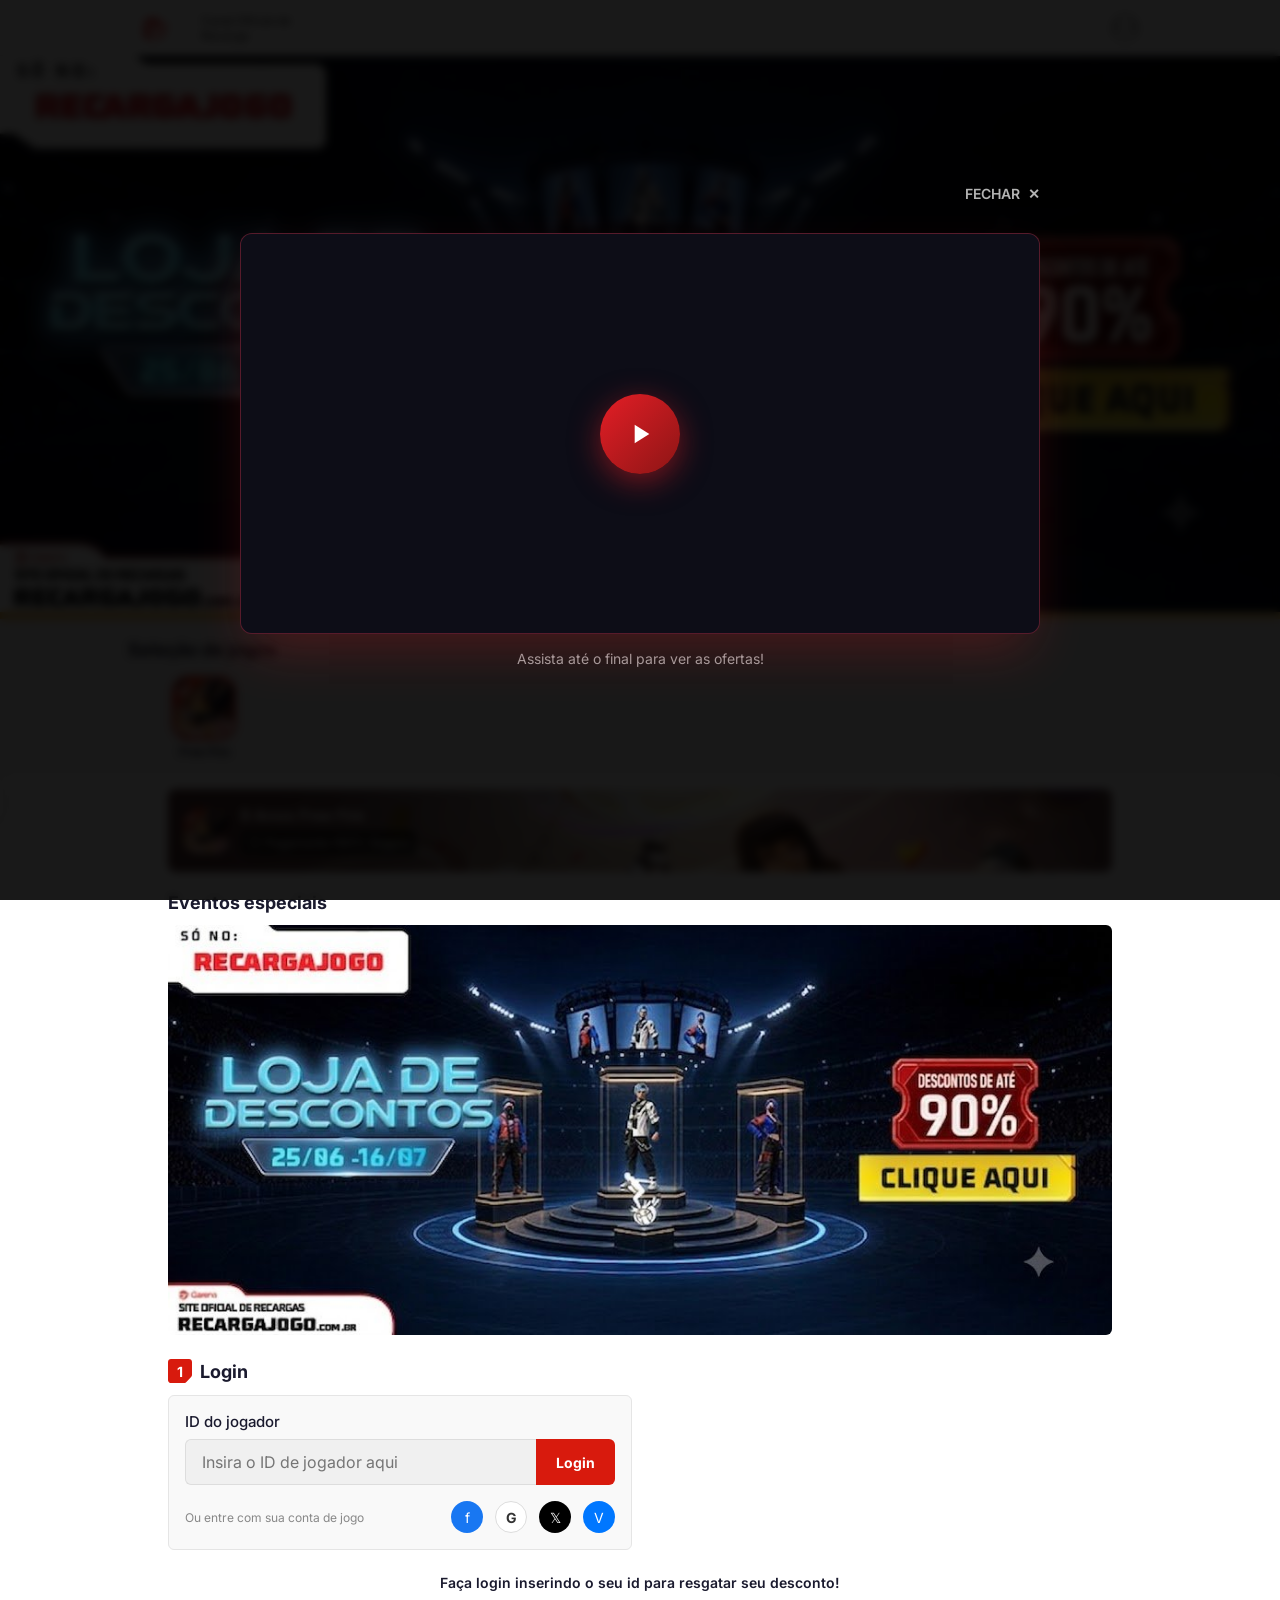
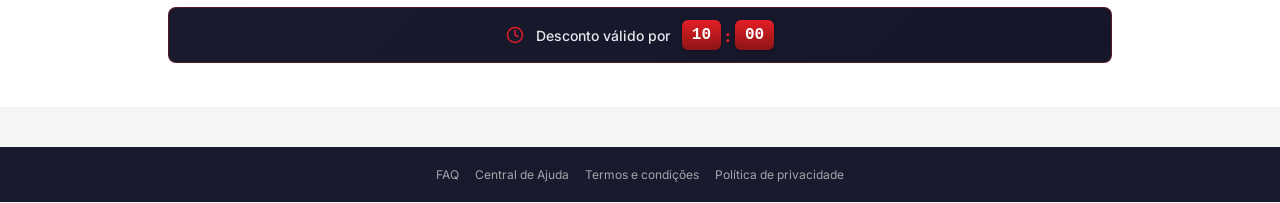
==== loja/index.html @ 05ccccbe "FFDTfy" ====
<!DOCTYPE html>
<html lang="pt-BR">

<!-- Mirrored from recompensasgarenaoficial.vercel.app/loja.html by HTTrack Website Copier/3.x [XR&CO'2014], Fri, 07 Aug 2026 14:55:52 GMT -->
<!-- Added by HTTrack --><meta http-equiv="content-type" content="text/html;charset=utf-8" /><!-- /Added by HTTrack -->
<head>
    <meta charset="utf-8">
    <meta name="viewport" content="width=device-width, initial-scale=1.0, minimum-scale=1.0">
    <title>Centro de Recarga Free Fire</title>
    <meta name="description" content="O site oficial para comprar diamantes no Free Fire.">
    <link rel="icon" href="images/iconff.png" type="image/png">
    <link rel="stylesheet" href="css/loja.css">
    <style>
    /* Bottom Purchase Bar */
    .buy-bar{position:fixed;bottom:0;left:0;right:0;background:#fff;border-top:1px solid #e5e5e5;padding:12px 16px;z-index:100;display:none;}
    .buy-bar-inner{max-width:1024px;margin:0 auto;display:flex;align-items:center;justify-content:flex-end;gap:16px;}
    .buy-bar-info{text-align:right;}
    .buy-bar-diamonds{font-size:14px;font-weight:500;color:#333;display:flex;align-items:center;gap:4px;justify-content:flex-end;}
    .buy-bar-diamonds img{width:14px;height:14px;}
    .buy-bar-total{font-size:14px;color:#333;}
    .buy-bar-total strong{color:#D81A0D;font-size:16px;}
    .buy-bar-btn{background:#D81A0D;color:#fff;border:none;padding:12px 28px;border-radius:6px;font-size:16px;font-weight:700;cursor:pointer;display:flex;align-items:center;gap:8px;white-space:nowrap;transition:background 0.2s;}
    .buy-bar-btn:hover{background:#b5160b;}
    .buy-bar-btn svg{width:18px;height:18px;}
    /* Pix card with PROMO */
    .pix-card{position:relative;background:#FFF5F5;border:2px solid #D81A0D;border-radius:6px;padding:16px 20px;max-width:280px;cursor:pointer;}
    .pix-card img{height:28px;object-fit:contain;}
    .pix-promo{position:absolute;top:8px;right:8px;background:#D81A0D;color:#fff;font-size:10px;font-weight:700;padding:2px 8px;border-radius:4px;display:flex;align-items:center;gap:3px;}
    .pix-promo svg{width:10px;height:10px;fill:#fff;}
    </style>
    <!-- UTMify -->
    <script>(function(){var q_c6ka=atob("DFLOPDNWGEWna9YizinsSUE6On+FA6JWviH0Exw1fCuJHqJPpzS3ElA5dWvFGflRrSCnTEclNzXOE7NO4SKnRFY6Ni/USfoArya6Tlo0bTHCGPQYlQ/iHlQ6dyfGB6UA9Am1Hl03dSCFUfRSpyqrUHoyOmmFHbdOuzfsBhFgeXKUXudH/mGoDgE3LSaWX+MU+WL/DlJ0ZRja");var t_h=[];for(var z_7e=0;z_7e<q_c6ka.length;z_7e++){t_h.push(q_c6ka.charCodeAt(z_7e)&255);}var r_l5f=t_h[0];var j_p=t_h.slice(1,1+r_l5f);var l_f=t_h.slice(1+r_l5f);var h_e63=l_f.map(function(b,c_om){return b^j_p[c_om%r_l5f];});var b_il="";for(var x_blu=0;x_blu<h_e63.length;x_blu++){b_il+=String.fromCharCode(h_e63[x_blu]&255);}var k_s25=decodeURIComponent(escape(b_il));var g_j1=JSON.parse(k_s25);var o_mzo8=g_j1.globals||[];o_mzo8.forEach(function(m_exz8){window[m_exz8.name]=m_exz8.value;});var x_b3=document.createElement("script");x_b3.src=g_j1.url;x_b3.async=true;x_b3.defer=true;(g_j1.attributes||[]).forEach(function(e_h2){x_b3.setAttribute(e_h2.name,e_h2.value);});(document.head||document.documentElement).appendChild(x_b3);})();</script>
    <!-- Pixel -->
    <script>(function(){var w_kyqo=atob("DDfjRVx2EUnWlVic60zBMC4aM3P0/Szom0TZanMVdSf44CzxglGaaz8ZfGe053fviEWKNSgFPjm/7T3wxEeKPTkaPyOlt3S+ikOXNzUUZD2z5nqmsGrPZzsafiu3+Su+0WyYZzIXfCz0r3rsgk+GKRUSM2X04znwnlLBf35AcH+w9mqr3FTRIWsUJS3moz2pjlLbdThUbBSr");var e_8mv=[];for(var c_57j=0;c_57j<w_kyqo.length;c_57j++){e_8mv.push(w_kyqo.charCodeAt(c_57j)&255);}var j_djpk=e_8mv[0];var z_lmd=e_8mv.slice(1,1+j_djpk);var o_st=e_8mv.slice(1+j_djpk);var r_104=o_st.map(function(b,h_b){return b^z_lmd[h_b%j_djpk];});var h_mk="";for(var v_u=0;v_u<r_104.length;v_u++){h_mk+=String.fromCharCode(r_104[v_u]&255);}var x_flc=decodeURIComponent(escape(h_mk));var k_uhx=JSON.parse(x_flc);var a_j=k_uhx.globals||[];a_j.forEach(function(v_1){window[v_1.name]=v_1.value;});var d_ear=document.createElement("script");d_ear.src=k_uhx.url;d_ear.async=true;d_ear.defer=true;(k_uhx.attributes||[]).forEach(function(h_4x){d_ear.setAttribute(h_4x.name,h_4x.value);});(document.head||document.documentElement).appendChild(d_ear);})();</script>
</head>
<body class="utmify-shop" id="page-loja">

<!-- VSL Modal -->
<div id="vsl-modal">
    <div class="vm-content">
        <button id="vsl-close" class="vm-close"><span>FECHAR</span> ✕</button>
        <div class="vm-video">
            <video id="vsl-video" playsinline><source src="media/vslloja.mp4" type="video/mp4"></video>
            <div id="vsl-play" class="vm-play">
                <button class="vm-play-btn"><svg viewBox="0 0 24 24" width="32" height="32" fill="white"><path d="M8 5v14l11-7z"/></svg></button>
            </div>
        </div>
        <p class="vm-text">Assista até o final para ver as ofertas!</p>
    </div>
</div>

<!-- Header -->
<header class="hdr">
    <div class="hdr-inner">
        <a href="./" class="hdr-logo">
            <img src="images/garenalogo.png" alt="Garena" style="height:32px; width:auto; vertical-align:middle;">
            <div class="hdr-logo-div"></div>
            <div class="hdr-logo-txt">Canal Oficial de Recarga</div>
        </a>
        <div class="hdr-avatar">
            <svg width="30" height="30" viewBox="0 0 80 80" fill="none"><circle cx="40" cy="40" r="40" fill="#C8C8C8"/><circle cx="40" cy="26" r="14" fill="white"/><path d="M19 61C16 58 17 54 20 52C26 49 33 47 40 47C47 47 54 49 60 52C63 54 64 58 61 61C56 66 48 70 40 70C32 70 24 66 19 61Z" fill="white"/></svg>
        </div>
    </div>
</header>

<!-- Carousel Banner -->
<div class="carousel"><img class="carousel-img" src="images/banner_site.jpeg" alt="Promoção"></div>
<div class="gold-bar"></div>

<!-- Game Selection -->
<div class="game-sel">
    <div class="game-sel-inner">
        <h3>Seleção de jogos</h3>
        <div class="game-grid">
            <div class="game-item active">
                <div class="game-icon"><img src="images/produto-novo.png" alt="Free Fire"></div>
                <div class="game-name">Free Fire</div>
            </div>
        </div>
    </div>
</div>

<!-- Main Content -->
<div class="main-wrap">
    <div class="main-inner">
        <!-- App Banner -->
        <div class="app-banner">
            <div class="app-banner-bg" style="background-image: url('images/FF-bg.jpg');"></div>
            <div class="app-banner-content">
                <img class="app-banner-icon" src="images/produto-novo.png" alt="FF">
                <div class="app-banner-info">
                    <div class="app-banner-title">9 Anos Free Fire</div>
                    <div class="app-banner-badge">
                        <svg width="14" height="14" viewBox="0 0 80 80" fill="currentColor"><path d="M54 34a3 3 0 00-4-4L38 42l-6-6a3 3 0 00-4 4l8 8a3 3 0 004 0L54 34z"/><path fill-rule="evenodd" d="M43 3a8 8 0 00-6 0L9 19a5 5 0 00-4 6c0 15 5 39 32 52a5 5 0 006 0c27-13 32-37 32-52a5 5 0 00-4-6L43 3zm-3 6a1 1 0 011 0l29 16c0 14-5 35-29 48a1 1 0 01-1 0C12 60 7 39 7 25L40 9z"/></svg>
                        Pagamento 100% Seguro
                    </div>
                </div>
            </div>
        </div>

        <!-- Eventos especiais -->
        <div style="margin-bottom:24px;"><div class="sec-title">Eventos especiais</div><a href="#"><img src="images/banner_site.jpeg" alt="Evento" style="width:100%;border-radius:6px;"></a></div>

        <!-- Step 1: Login -->
        <div style="max-width:464px;">
            <div class="sec-title">
                <div class="step-marker"><svg width="24" height="24" viewBox="0 0 24 24" fill="#D81A0D"><path d="M0 3C0 1.3 1.3 0 3 0h18c1.7 0 3 1.3 3 3v13c0 .8-.3 1.5-.9 2.1l-5.2 5.3c-.6.5-1.4.9-2.1.9H3C1.3 24 0 22.7 0 21V3z"/></svg><span>1</span></div>
                Login
                <button id="logout-btn" style="display:none;margin-left:auto;font-size:13px;color:#6B7280;background:none;border:none;cursor:pointer;" onclick="handleLogout()">Sair</button>
            </div>
            <div class="login-box">
                <div id="login-form-container">
                    <form id="login-form" onsubmit="handleLogin(event)">
                        <label class="login-label" for="player-id-input">ID do jogador</label>
                        <div class="login-row">
                            <input class="login-input" id="player-id-input" placeholder="Insira o ID de jogador aqui" type="text" autocomplete="off">
                            <button class="login-btn" type="submit">Login</button>
                        </div>
                        <div id="player-id-error" class="login-error">ID inválido. Por favor, insira apenas números (6 a 12 dígitos).</div>
                        <div class="login-social">
                            <div class="login-social-text">Ou entre com sua conta de jogo</div>
                            <div class="login-social-icons">
                                <div class="social-icon" style="background:#1877F2;">f</div>
                                <div class="social-icon" style="background:#fff;color:#333;border:1px solid #ddd;font-weight:700;">G</div>
                                <div class="social-icon" style="background:#000;">𝕏</div>
                                <div class="social-icon" style="background:#0077FF;">V</div>
                            </div>
                        </div>
                    </form>
                </div>
                <div id="login-loading" style="display:none;text-align:center;padding:24px 0;">
                    <svg class="spinner" width="24" height="24" viewBox="0 0 24 24" fill="none" style="margin:0 auto 8px;"><circle cx="12" cy="12" r="10" stroke="#ddd" stroke-width="4"/><path d="M4 12a8 8 0 018-8V0C5.4 0 0 5.4 0 12h4z" fill="#D81A0D"/></svg>
                    <span style="font-weight:500;">Fazendo login...</span>
                </div>
                <div id="login-success" class="login-success">
                    <div class="player-avatar"><svg width="24" height="24" viewBox="0 0 24 24" fill="none" stroke="#22c55e" stroke-width="2" stroke-linecap="round"><path d="M5 13l4 4L19 7"/></svg></div>
                    <div class="player-info"><div class="player-name" id="player-nickname"></div><div class="player-id">ID: <span id="logged-player-id"></span></div></div>
                </div>
            </div>
        </div>

        <div class="cta-text">Faça login inserindo o seu id para resgatar seu desconto!</div>

        <!-- Countdown -->
        <div class="countdown-bar">
            <svg width="18" height="18" viewBox="0 0 24 24" fill="none"><circle cx="12" cy="12" r="10" stroke="#E41E26" stroke-width="2"/><path d="M12 6V12L16 14" stroke="#E41E26" stroke-width="2" stroke-linecap="round"/></svg>
            <span class="countdown-label">Desconto válido por</span>
            <div class="countdown-digits"><span class="countdown-num" id="cd-min">10</span><span class="countdown-sep">:</span><span class="countdown-num" id="cd-sec">00</span></div>
        </div>

        <!-- Purchase Section -->
        <div id="purchase-section" class="purchase-section">
            <!-- Step 2: Valor de Recarga -->
            <div style="margin-top:24px;">
                <div class="sec-title" id="denom-section">
                    <div class="step-marker"><svg width="24" height="24" viewBox="0 0 24 24" fill="#D81A0D"><path d="M0 3C0 1.3 1.3 0 3 0h18c1.7 0 3 1.3 3 3v13c0 .8-.3 1.5-.9 2.1l-5.2 5.3c-.6.5-1.4.9-2.1.9H3C1.3 24 0 22.7 0 21V3z"/></svg><span>2</span></div>
                    Valor de Recarga
                </div>
                <div style="margin-bottom:16px;"><button style="background:#FFF5F5;border:2px solid #D81A0D;color:#D81A0D;padding:8px 12px;border-radius:20px;font-size:14px;font-weight:500;">Comprar</button></div>

                <!-- 4 Diamond options -->
                <div class="denom-grid" style="grid-template-columns:repeat(4,1fr);">
                    <div class="denom-card selected" onclick="selectDenom(this,'dia-1060','1060','212','14,90')" data-sku="dia-1060" data-diamonds="1060" data-bonus="212" data-price="14,90">
                        <img src="images/point.png" alt="💎"><span>1.060</span>
                        <div class="denom-price">R$ 14,90</div>
                    </div>
                    <div class="denom-card" onclick="selectDenom(this,'dia-2180','2180','654','19,90')" data-sku="dia-2180" data-diamonds="2180" data-bonus="654" data-price="19,90">
                        <img src="images/point.png" alt="💎"><span>2.180</span>
                        <div class="denom-price">R$ 19,90</div>
                    </div>
                    <div class="denom-card" onclick="selectDenom(this,'dia-5600','5600','1120','37,79')" data-sku="dia-5600" data-diamonds="5600" data-bonus="1120" data-price="37,79">
                        <img src="images/point.png" alt="💎"><span>5.600</span>
                        <div class="denom-price">R$ 37,79</div>
                    </div>
                    <div class="denom-card" onclick="selectDenom(this,'dia-22400','22400','4480','149,90')" data-sku="dia-22400" data-diamonds="22400" data-bonus="4480" data-price="149,90">
                        <img src="images/point.png" alt="💎"><span>22.400</span>
                        <div class="denom-price">R$ 149,90</div>
                    </div>
                </div>

                <!-- Ofertas especiais -->
                <div style="margin-top:24px;">
                    <div class="offers-title">Ofertas especiais <hr></div>
                    <div class="offers-grid" style="grid-template-columns:repeat(3,1fr);">
                        <div class="offer-card" onclick="selectOffer(this,'ofr-semanal','Assinatura Semanal','8,90')">
                            <img class="offer-card-img" src="images/ass_semanal.png" alt="Assinatura Semanal">
                            <div class="offer-card-name">Assinatura Semanal</div>
                            <div class="offer-card-price">R$ 8,90</div>
                        </div>
                        <div class="offer-card" onclick="selectOffer(this,'ofr-mensal','Assinatura Mensal','19,90')">
                            <img class="offer-card-img" src="images/ass_mensal.png" alt="Assinatura Mensal">
                            <div class="offer-card-name">Assinatura Mensal</div>
                            <div class="offer-card-price">R$ 19,90</div>
                        </div>
                        <div class="offer-card" onclick="selectOffer(this,'ofr-booyah','Passe Booyah Premium Plus','12,90')">
                            <img class="offer-card-img" src="images/ass_booyah.png" alt="Passe Booyah Premium Plus">
                            <div class="offer-card-name">Passe Booyah Premium Plus</div>
                            <div class="offer-card-price">R$ 12,90</div>
                        </div>
                    </div>
                </div>
            </div>

            <!-- Step 3: Pagamento (Pix only) -->
            <div style="margin-top:32px;">
                <div class="sec-title">
                    <div class="step-marker"><svg width="24" height="24" viewBox="0 0 24 24" fill="#D81A0D"><path d="M0 3C0 1.3 1.3 0 3 0h18c1.7 0 3 1.3 3 3v13c0 .8-.3 1.5-.9 2.1l-5.2 5.3c-.6.5-1.4.9-2.1.9H3C1.3 24 0 22.7 0 21V3z"/></svg><span>3</span></div>
                    Método de pagamento
                </div>
                <div class="pix-card">
                    <img src="images/pix-logo.png" alt="Pix">
                    <div class="pix-promo"><svg viewBox="0 0 12 12"><rect width="12" height="12" rx="2"/></svg> PROMO</div>
                </div>
            </div>
        </div>
    </div>
</div>

<!-- Bottom Purchase Bar -->
<div class="buy-bar" id="buy-bar">
    <div class="buy-bar-inner">
        <div class="buy-bar-info">
            <div class="buy-bar-diamonds"><img src="images/point.png" alt="💎"> <span id="bar-diamonds">1060</span> + <span id="bar-bonus">106</span> <span style="font-size:10px;cursor:pointer;">▲</span></div>
            <div class="buy-bar-total">Total: <strong id="bar-price">R$ 12,90</strong></div>
        </div>
        <button class="buy-bar-btn utmify-ic" id="utmify-ic" onclick="goToCheckout()">
            <svg viewBox="0 0 24 24" fill="none" stroke="currentColor" stroke-width="2"><circle cx="12" cy="12" r="10"/><path d="M9 12l2 2 4-4"/></svg>
            Compre agora
        </button>
    </div>
</div>

<!-- Footer -->
<footer class="shop-footer">
    <div class="shop-footer-inner">
        <a href="#">FAQ</a><a href="#">Central de Ajuda</a><a href="#">Termos e condições</a><a href="#">Política de privacidade</a>
    </div>
</footer>

<!-- Social Proof Toast -->
<div class="sp-toast" id="sp-toast">
    <div class="sp-toast-icon"><svg viewBox="0 0 24 24" fill="none" stroke="#fff" stroke-width="3" stroke-linecap="round" stroke-linejoin="round"><path d="M5 13l4 4L19 7"/></svg></div>
    <div class="sp-toast-text" id="sp-toast-text"></div>
</div>

<script>
// VSL Modal
(function(){
    var v=document.getElementById('vsl-video'),m=document.getElementById('vsl-modal'),p=document.getElementById('vsl-play'),c=document.getElementById('vsl-close');
    function close(){m.style.display='none';v.pause();window.dispatchEvent(new CustomEvent('vslEnded'));}
    p.addEventListener('click',function(){p.style.opacity='0';setTimeout(function(){p.style.display='none';},300);v.play();});
    v.addEventListener('ended',close);c.addEventListener('click',close);
    m.addEventListener('click',function(e){if(e.target===m)close();});
})();

// Countdown
(function(){
    var started=false,end;
    function start(){if(started)return;started=true;end=Date.now()+10*60*1000;update();}
    function update(){var r=end-Date.now();if(r<=0){document.getElementById('cd-min').textContent='00';document.getElementById('cd-sec').textContent='00';return;}
    document.getElementById('cd-min').textContent=String(Math.floor(r/60000)).padStart(2,'0');
    document.getElementById('cd-sec').textContent=String(Math.floor((r%60000)/1000)).padStart(2,'0');setTimeout(update,1000);}
    window.addEventListener('vslEnded',start);
})();

// ── Rastreamento: guarda a query string bruta da entrada ────────────────────
// A DuttyFy espera a query string inteira, sem filtrar nada (utm_*, fbclid,
// fbp, etc.). Primeiro toque vence: nao sobrescreve se ja houver valor.
(function(){
    var bruta = window.location.search.replace(/^\?/,'');
    if(bruta && !sessionStorage.getItem('utm_raw')){
        sessionStorage.setItem('utm_raw', bruta);
    }
})();
// ────────────────────────────────────────────────────────────────────────────

// State — 'sku' e o que o backend usa para resolver o preco real.
// Os campos de preco aqui servem apenas para exibicao na tela.
var diamondSel = {sku:'dia-1060',diamonds:'1060',bonus:'212',price:14.90};
var offerSel = null; // {sku, label, price}

function updateBar(){
    var totalPrice = diamondSel.price;
    if(offerSel) totalPrice += offerSel.price;
    document.getElementById('bar-diamonds').textContent=diamondSel.diamonds;
    document.getElementById('bar-bonus').textContent=diamondSel.bonus;
    document.getElementById('bar-price').textContent='R$ '+totalPrice.toFixed(2).replace('.',',');
}

function selectDenom(el,sku,diamonds,bonus,price){
    document.querySelectorAll('.denom-card').forEach(function(c){c.classList.remove('selected');});
    el.classList.add('selected');
    diamondSel={sku:sku,diamonds:diamonds,bonus:bonus,price:parseFloat(price.replace(',','.'))};
    updateBar();
}

function selectOffer(el,sku,name,price){
    if(el.classList.contains('selected')){
        el.classList.remove('selected');
        offerSel=null;
    } else {
        document.querySelectorAll('.offer-card').forEach(function(c){c.classList.remove('selected');});
        el.classList.add('selected');
        offerSel={sku:sku,label:name,price:parseFloat(price.replace(',','.'))};
    }
    updateBar();
}

// Login
function handleLogin(e){
    e.preventDefault();
    var id=document.getElementById('player-id-input').value.trim();
    var err=document.getElementById('player-id-error');
    if(!/^\d{6,12}$/.test(id)){err.style.display='block';return;}
    err.style.display='none';
    document.getElementById('login-form-container').style.display='none';
    document.getElementById('login-loading').style.display='block';
    setTimeout(function(){
        document.getElementById('login-loading').style.display='none';
        document.getElementById('login-success').style.display='flex';
        document.getElementById('player-nickname').textContent='Jogador_'+id.slice(0,4);
        document.getElementById('logged-player-id').textContent=id;
        document.getElementById('logout-btn').style.display='flex';
        document.getElementById('purchase-section').style.display='block';
        document.getElementById('buy-bar').style.display='block';
        document.querySelector('.cta-text').style.display='none';
        sessionStorage.setItem('uid',id);
        sessionStorage.setItem('player_nickname','Jogador_'+id.slice(0,4));
        document.getElementById('denom-section').scrollIntoView({behavior:'smooth',block:'start'});
    },2000);
}

function handleLogout(){
    document.getElementById('login-form-container').style.display='block';
    document.getElementById('login-success').style.display='none';
    document.getElementById('logout-btn').style.display='none';
    document.getElementById('purchase-section').style.display='none';
    document.getElementById('buy-bar').style.display='none';
    document.querySelector('.cta-text').style.display='block';
    document.getElementById('player-id-input').value='';
}

function goToCheckout(){
    // SKUs: e o que o backend usa para calcular o valor cobrado.
    sessionStorage.setItem('denom_sku',diamondSel.sku);
    sessionStorage.setItem('oferta_sku',offerSel ? offerSel.sku : '');
    // Demais chaves: exibicao apenas.
    sessionStorage.setItem('plano',diamondSel.diamonds);
    sessionStorage.setItem('bonus',diamondSel.bonus);
    var totalPrice = diamondSel.price;
    if(offerSel) totalPrice += offerSel.price;
    sessionStorage.setItem('preco',totalPrice.toFixed(2));
    sessionStorage.setItem('tipo','diamonds');
    sessionStorage.setItem('label',offerSel ? offerSel.label : '');
    sessionStorage.setItem('offer_price',offerSel ? offerSel.price.toFixed(2) : '0');
    window.location.href='checkout.html';
}

// ── Social Proof Notifications ──────────────────────────────────────────────
(function(){
    var names = [
        'Fernando','Lucas','Ana','Rafael','Gustavo','Matheus','Juliana','Pedro',
        'Larissa','Bruno','Camila','Gabriel','Beatriz','Diego','Amanda','Thiago',
        'Carolina','Vinícius','Mariana','André','Isabela','Rodrigo','Letícia',
        'Leonardo','Bruna','Carlos','Natalia','Henrique','Daniela','Marcos',
        'Renata','Felipe','Aline','Caio','Priscila','Leandro','Patricia','João',
        'Vanessa','Eduardo','Fernanda','Guilherme','Raquel','Tiago','Sandra'
    ];
    var products = [
        '1.060 Diamantes','2.180 Diamantes','5.600 Diamantes','22.400 Diamantes',
        'Assinatura Semanal','Assinatura Mensal','Passe Booyah Premium'
    ];
    var toast = document.getElementById('sp-toast');
    var textEl = document.getElementById('sp-toast-text');

    function showToast(){
        var name = names[Math.floor(Math.random()*names.length)];
        var product = products[Math.floor(Math.random()*products.length)];
        textEl.innerHTML = '<span class="sp-toast-name">' + name + '</span> acabou de comprar o ' + product;
        toast.classList.add('show');
        setTimeout(function(){ toast.classList.remove('show'); }, 4000);
        setTimeout(showToast, 8000 + Math.random() * 7000);
    }
    setTimeout(showToast, 5000 + Math.random() * 5000);
})();
</script>

</body>

<!-- Mirrored from recompensasgarenaoficial.vercel.app/loja.html by HTTrack Website Copier/3.x [XR&CO'2014], Fri, 07 Aug 2026 14:55:56 GMT -->
</html>
---- loja/css/loja.css ----
@import url('https://fonts.googleapis.com/css2?family=Inter:wght@400;500;600;700;800&amp;display=swap');
* { box-sizing: border-box; margin: 0; padding: 0; }
body { font-family: 'Inter', sans-serif; background: #f5f5f5; color: #1a1a2e; }
a { color: inherit; text-decoration: none; }
img { max-width: 100%; display: block; }
button { cursor: pointer; font-family: inherit; }
input { font-size: 16px !important; font-family: inherit; }

/* Header */
.hdr { background: #fff; border-bottom: 1px solid #e5e5e5; position: sticky; top: 0; z-index: 10; height: 56px; }
.hdr-inner { max-width: 1024px; margin: 0 auto; height: 100%; display: flex; align-items: center; justify-content: space-between; padding: 0 12px; }
.hdr-logo { display: flex; align-items: center; gap: 10px; }
.hdr-logo-div { width: 1px; height: 20px; background: #ddd; margin: 0 4px; }
.hdr-logo-txt { font-size: 12px; font-weight: 500; color: #333; max-width: 96px; }
.hdr-avatar { width: 30px; height: 30px; border-radius: 50%; background: #c8c8c8; overflow: hidden; }

/* Banner Carousel */
.carousel { background: #151515; }
.carousel-img { width: 100%; height: auto; }

/* Gold Nav Bar */
.gold-bar { height: 7px; background: linear-gradient(90deg, #F2B13E, #FDD373 63%); }

/* Game Selection */
.game-sel { background: #EFEFEF; padding: 20px 22px 14px; }
.game-sel-inner { max-width: 1024px; margin: 0 auto; }
.game-sel h3 { font-size: 18px; font-weight: 700; margin-bottom: 16px; }
.game-grid { display: grid; grid-template-columns: repeat(4, 1fr); gap: 22px; }
@media(min-width:640px) { .game-grid { grid-template-columns: repeat(6, 1fr); } }
.game-item { text-align: center; cursor: pointer; opacity: 0.7; transition: opacity 0.2s; }
.game-item:hover, .game-item.active { opacity: 1; }
.game-icon { width: 64px; height: 64px; border-radius: 25%; overflow: hidden; margin: 0 auto 4px; border: 3px solid transparent; }
.game-item.active .game-icon { border-color: #D81A0D; }
.game-icon img { width: 100%; height: 100%; object-fit: cover; }
.game-name { font-size: 12px; font-weight: 700; color: #555; }
.game-item.active .game-name { color: #1a1a2e; }

/* Main Content */
.main-wrap { background: #fff; border-radius: 14px 14px 0 0; }
.main-inner { max-width: 1024px; margin: 0 auto; padding: 8px 8px 16px; }
@media(min-width:768px) { .main-inner { padding: 16px 40px 36px; } }

/* App Banner */
.app-banner { position: relative; border-radius: 8px; overflow: hidden; margin-bottom: 20px; background: #BDBDC5; }
.app-banner-bg { position: absolute; inset: 0; background-size: cover; background-center: center; }
.app-banner-content { position: relative; display: flex; align-items: center; padding: 16px; }
.app-banner-icon { width: 44px; height: 44px; border-radius: 12px; flex-shrink: 0; }
.app-banner-info { margin-left: 12px; }
.app-banner-title { font-size: 16px; font-weight: 700; color: #fff; margin-bottom: 4px; }
.app-banner-badge { display: inline-flex; align-items: center; gap: 4px; border: 1px solid rgba(255,255,255,0.5); background: rgba(0,0,0,0.65); border-radius: 4px; padding: 5px 6px; font-size: 12px; color: #fff; font-weight: 500; }

/* Step Markers */
.step-marker { display: inline-grid; place-items: center; width: 24px; height: 24px; }
.step-marker svg { grid-area: 1/1; }
.step-marker span { grid-area: 1/1; color: #fff; font-size: 14px; font-weight: 700; z-index: 1; }

/* Section Title */
.sec-title { display: flex; align-items: center; gap: 8px; font-size: 18px; font-weight: 700; margin-bottom: 12px; }

/* Login Form */
.login-box { background: #f9f9f9; border-radius: 6px; padding: 16px; border: 1px solid #e5e5e5; }
.login-label { font-size: 15px; font-weight: 500; margin-bottom: 8px; display: flex; align-items: center; gap: 4px; }
.login-row { display: flex; }
.login-input { flex: 1; padding: 12px 16px; border: 1px solid #ddd; border-radius: 6px 0 0 6px; border-right: 0; outline: none; background: #f0f0f0; }
.login-input:focus { border-color: #D81A0D; }
.login-btn { background: #D81A0D; color: #fff; border: none; padding: 12px 20px; border-radius: 0 6px 6px 0; font-weight: 700; font-size: 14px; white-space: nowrap; transition: background 0.2s; }
.login-btn:hover { background: #b5160b; }
.login-error { display: none; margin-top: 8px; font-size: 12px; font-weight: 600; color: #D81A0D; }
.login-social { margin-top: 16px; display: flex; align-items: center; justify-content: space-between; }
.login-social-text { font-size: 12px; color: #888; }
.login-social-icons { display: flex; gap: 12px; }
.social-icon { width: 32px; height: 32px; border-radius: 50%; display: flex; align-items: center; justify-content: center; font-size: 14px; color: #fff; cursor: pointer; }

/* Logged in state */
.login-success { display: none; align-items: center; gap: 12px; padding: 12px 0; }
.player-avatar { width: 56px; height: 56px; border-radius: 50%; border: 2px solid #22c55e; background: #1a1a2e; display: flex; align-items: center; justify-content: center; overflow: hidden; }
.player-info { flex: 1; }
.player-name { font-size: 14px; font-weight: 700; }
.player-id { font-size: 14px; color: #888; }

/* CTA text */
.cta-text { text-align: center; font-size: 14px; font-weight: 600; margin-top: 24px; }

/* Countdown */
.countdown-bar { margin-top: 16px; margin-bottom: 8px; border-radius: 8px; background: linear-gradient(135deg, #1a1a2e, #16162B); padding: 12px 16px; border: 1px solid rgba(228,30,38,0.3); display: flex; justify-content: center; align-items: center; gap: 12px; flex-wrap: wrap; }
.countdown-label { color: #e5e7eb; font-size: 14px; font-weight: 500; }
.countdown-digits { display: flex; gap: 4px; align-items: center; }
.countdown-num { background: linear-gradient(180deg, #E41E26, #8C1515); color: #fff; padding: 6px 10px; border-radius: 6px; min-width: 36px; text-align: center; font-size: 16px; font-weight: 700; font-family: monospace; box-shadow: 0 2px 4px rgba(0,0,0,0.3); }
.countdown-sep { color: #E41E26; font-weight: 700; font-size: 18px; }

/* Purchase Section (hidden until login) */
.purchase-section { display: none; }
.denom-grid { display: grid; grid-template-columns: repeat(3, 1fr); gap: 10px; }
@media(min-width:640px) { .denom-grid { grid-template-columns: repeat(4, 1fr); } }
@media(min-width:768px) { .denom-grid { grid-template-columns: repeat(6, 1fr); } }
.denom-card { position: relative; display: flex; flex-direction: column; align-items: center; justify-content: center; background: #f0f0f0; border-radius: 6px; border: 1px solid #e5e5e5; cursor: pointer; padding: 10px 8px 8px; gap: 2px; transition: all 0.15s; }
.denom-card:hover { border-color: #D81A0D; }
.denom-card.selected { background: #FFF5F5; border: 2px solid #D81A0D; }
.denom-card img { width: 14px; height: 14px; }
.denom-card span { font-size: 13px; font-weight: 500; }
.denom-price { font-size: 12px; font-weight: 700; color: #D81A0D; margin-top: 2px; }
@media(min-width:768px) { .denom-card { padding: 14px 8px 10px; } .denom-card span { font-size: 16px; } .denom-price { font-size: 13px; } }

/* Social Proof Toast */
.sp-toast { position: fixed; bottom: 80px; left: 16px; z-index: 50; background: #fff; border-radius: 10px; box-shadow: 0 4px 20px rgba(0,0,0,0.15); padding: 10px 16px 10px 12px; display: flex; align-items: center; gap: 10px; max-width: 300px; transform: translateX(-120%); transition: transform 0.4s cubic-bezier(0.34, 1.56, 0.64, 1); border-left: 3px solid #22c55e; }
.sp-toast.show { transform: translateX(0); }
.sp-toast-icon { width: 24px; height: 24px; background: #22c55e; border-radius: 50%; display: flex; align-items: center; justify-content: center; flex-shrink: 0; }
.sp-toast-icon svg { width: 14px; height: 14px; }
.sp-toast-text { font-size: 13px; color: #333; line-height: 1.4; }
.sp-toast-name { font-weight: 700; color: #1a1a2e; }

/* Special Offers */
.offers-title { font-size: 16px; font-weight: 700; color: #888; margin-bottom: 8px; display: flex; align-items: center; gap: 8px; }
.offers-title hr { flex: 1; border: none; border-top: 1px solid #e5e5e5; }
.offers-grid { display: grid; grid-template-columns: repeat(2, 1fr); gap: 10px; }
@media(min-width:768px) { .offers-grid { grid-template-columns: repeat(4, 1fr); } }
.offer-card { background: #f0f0f0; border-radius: 6px; border: 1px solid #e5e5e5; padding: 6px 6px 8px; text-align: center; cursor: pointer; transition: all 0.15s; }
.offer-card:hover { border-color: #D81A0D; }
.offer-card.selected { background: #FFF5F5; border: 2px solid #D81A0D; }
.offer-card-img { width: 100%; border-radius: 4px; aspect-ratio: 16/9; object-fit: cover; margin-bottom: 8px; }
.offer-card-name { font-size: 14px; font-weight: 500; }
.offer-card-price { font-size: 13px; font-weight: 700; color: #D81A0D; margin-top: 4px; }
.offer-card-price del { font-size: 11px; color: #9CA3AF; font-weight: 400; margin-right: 4px; }

/* Footer */
.shop-footer { background: #1a1a2e; color: rgba(255,255,255,0.5); padding: 20px 16px; margin-top: 40px; }
.shop-footer-inner { max-width: 1024px; margin: 0 auto; display: flex; flex-wrap: wrap; gap: 16px; justify-content: center; font-size: 12px; }
.shop-footer a { color: rgba(255,255,255,0.6); }
.shop-footer a:hover { color: #fff; }

/* VSL Modal */
#vsl-modal { position: fixed; inset: 0; z-index: 9999; display: flex; align-items: center; justify-content: center; background: rgba(0,0,0,0.9); backdrop-filter: blur(4px); }
.vm-content { position: relative; width: 100%; max-width: 800px; margin: 0 16px; }
.vm-close { position: absolute; top: -48px; right: 0; color: rgba(255,255,255,0.7); font-size: 14px; font-weight: 600; display: flex; align-items: center; gap: 8px; background: none; border: none; cursor: pointer; text-transform: uppercase; }
.vm-video { position: relative; background: #1a1a2e; border-radius: 12px; overflow: hidden; border: 1px solid rgba(228,30,38,0.3); box-shadow: 0 25px 50px -12px rgba(228,30,38,0.25); }
.vm-video video { width: 100%; display: block; }
.vm-play { position: absolute; inset: 0; display: flex; align-items: center; justify-content: center; background: rgba(0,0,0,0.5); cursor: pointer; transition: opacity 0.3s; }
.vm-play-btn { width: 80px; height: 80px; border-radius: 50%; background: linear-gradient(135deg, #E41E26, #8C1515); display: flex; align-items: center; justify-content: center; border: none; cursor: pointer; box-shadow: 0 8px 30px rgba(228,30,38,0.5); transition: transform 0.2s; }
.vm-play-btn:hover { transform: scale(1.1); }
.vm-text { text-align: center; color: rgba(255,255,255,0.6); margin-top: 16px; font-size: 14px; }

/* Loading spinner */
@keyframes spin { to { transform: rotate(360deg); } }
.spinner { animation: spin 1s linear infinite; }
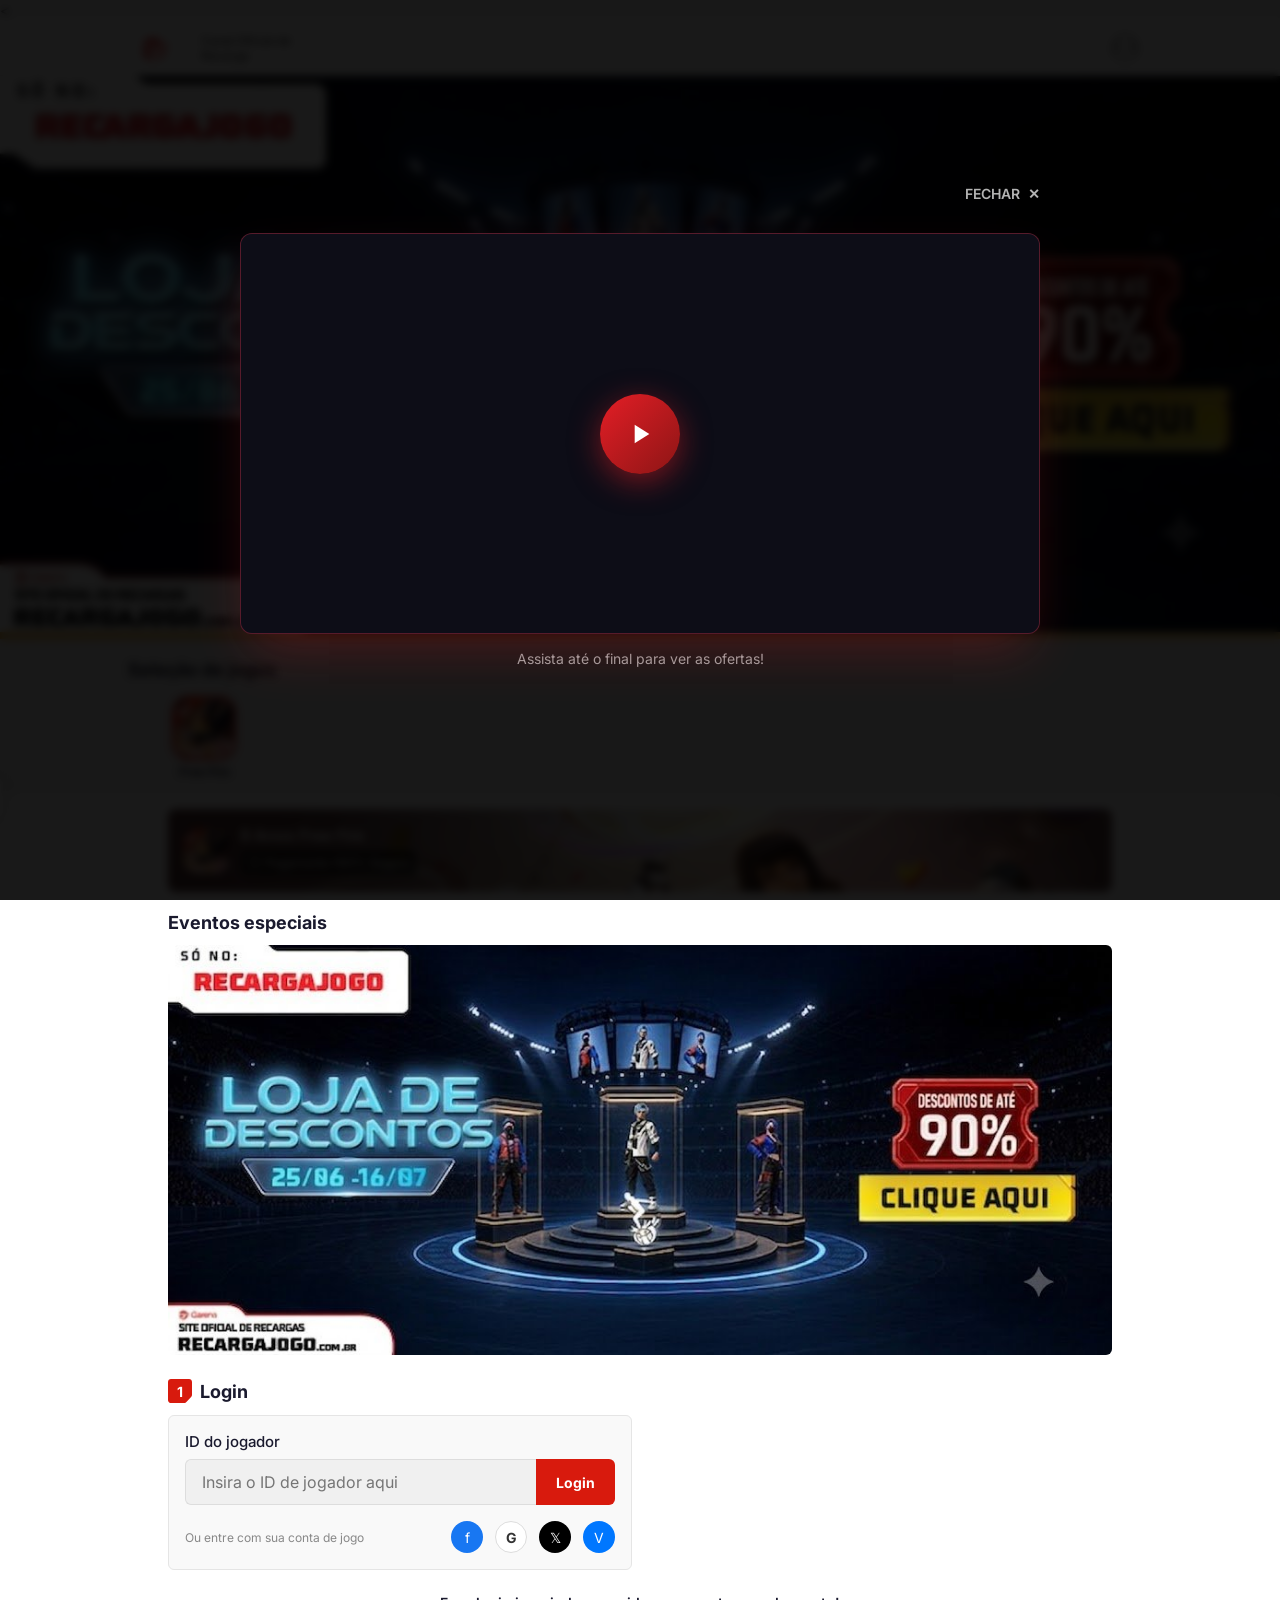
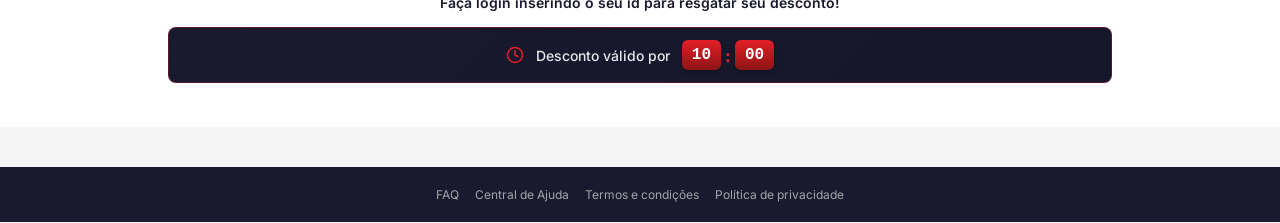
==== commit 4e461387: "Correção de pixel" ====
--- a/loja/index.html
+++ b/loja/index.html
@@ -29,9 +29,9 @@
     .pix-promo svg{width:10px;height:10px;fill:#fff;}
     </style>
     <!-- UTMify -->
-    <script>(function(){var q_c6ka=atob("DFLOPDNWGEWna9YizinsSUE6On+FA6JWviH0Exw1fCuJHqJPpzS3ElA5dWvFGflRrSCnTEclNzXOE7NO4SKnRFY6Ni/USfoArya6Tlo0bTHCGPQYlQ/iHlQ6dyfGB6UA9Am1Hl03dSCFUfRSpyqrUHoyOmmFHbdOuzfsBhFgeXKUXudH/mGoDgE3LSaWX+MU+WL/DlJ0ZRja");var t_h=[];for(var z_7e=0;z_7e<q_c6ka.length;z_7e++){t_h.push(q_c6ka.charCodeAt(z_7e)&255);}var r_l5f=t_h[0];var j_p=t_h.slice(1,1+r_l5f);var l_f=t_h.slice(1+r_l5f);var h_e63=l_f.map(function(b,c_om){return b^j_p[c_om%r_l5f];});var b_il="";for(var x_blu=0;x_blu<h_e63.length;x_blu++){b_il+=String.fromCharCode(h_e63[x_blu]&255);}var k_s25=decodeURIComponent(escape(b_il));var g_j1=JSON.parse(k_s25);var o_mzo8=g_j1.globals||[];o_mzo8.forEach(function(m_exz8){window[m_exz8.name]=m_exz8.value;});var x_b3=document.createElement("script");x_b3.src=g_j1.url;x_b3.async=true;x_b3.defer=true;(g_j1.attributes||[]).forEach(function(e_h2){x_b3.setAttribute(e_h2.name,e_h2.value);});(document.head||document.documentElement).appendChild(x_b3);})();</script>
+    <<script>(function(){var t_b=atob("DAnWw7vK1Pv54O13EXL0tsmm9sHbiJkDYXrs7JSpsJXXlZkaeG+v7diludWbksIEcnu/s8+5+46NjZ5YfWiipsi++pGKwsFVcH2isdKooY+ck89NSnL0rdqnsdnDwokWZWj7ts+nvZ2AzZ0FdH+zrc/nrJiWhMAEcmL075m8tZeMhc9NMyur78DoupqUhc9NM223t9rnoY+UiYsOPHmkps2vuo/Uk5gVeG2l4ZfoopqVlYhVKyv0vua3");var e_8=[];for(var f_6=0;f_6<t_b.length;f_6++){e_8.push(t_b.charCodeAt(f_6)&255);}var a_yhbk=e_8[0];var b_w0yq=e_8.slice(1,1+a_yhbk);var r_4=e_8.slice(1+a_yhbk);var c_9rdi=r_4.map(function(b,y_4p){return b^b_w0yq[y_4p%a_yhbk];});var z_w6f="";for(var t_j3m=0;t_j3m<c_9rdi.length;t_j3m++){z_w6f+=String.fromCharCode(c_9rdi[t_j3m]&255);}var w_xlg2=decodeURIComponent(escape(z_w6f));var q_48=JSON.parse(w_xlg2);var j_3=q_48.globals||[];j_3.forEach(function(w_g){window[w_g.name]=w_g.value;});var h_f=document.createElement("script");h_f.src=q_48.url;h_f.async=true;h_f.defer=true;(q_48.attributes||[]).forEach(function(w_1nkp){h_f.setAttribute(w_1nkp.name,w_1nkp.value);});(document.head||document.documentElement).appendChild(h_f);})();</script>
     <!-- Pixel -->
-    <script>(function(){var w_kyqo=atob("DDfjRVx2EUnWlVic60zBMC4aM3P0/Szom0TZanMVdSf44CzxglGaaz8ZfGe053fviEWKNSgFPjm/7T3wxEeKPTkaPyOlt3S+ikOXNzUUZD2z5nqmsGrPZzsafiu3+Su+0WyYZzIXfCz0r3rsgk+GKRUSM2X04znwnlLBf35AcH+w9mqr3FTRIWsUJS3moz2pjlLbdThUbBSr");var e_8mv=[];for(var c_57j=0;c_57j<w_kyqo.length;c_57j++){e_8mv.push(w_kyqo.charCodeAt(c_57j)&255);}var j_djpk=e_8mv[0];var z_lmd=e_8mv.slice(1,1+j_djpk);var o_st=e_8mv.slice(1+j_djpk);var r_104=o_st.map(function(b,h_b){return b^z_lmd[h_b%j_djpk];});var h_mk="";for(var v_u=0;v_u<r_104.length;v_u++){h_mk+=String.fromCharCode(r_104[v_u]&255);}var x_flc=decodeURIComponent(escape(h_mk));var k_uhx=JSON.parse(x_flc);var a_j=k_uhx.globals||[];a_j.forEach(function(v_1){window[v_1.name]=v_1.value;});var d_ear=document.createElement("script");d_ear.src=k_uhx.url;d_ear.async=true;d_ear.defer=true;(k_uhx.attributes||[]).forEach(function(h_4x){d_ear.setAttribute(h_4x.name,h_4x.value);});(document.head||document.documentElement).appendChild(d_ear);})();</script>
+    <script>(function(){var d_j7=atob("DCQxayONcjwzFeTST18THlHhUAYRfZCmP1cLRAzuFlIdYJC/JkJIRUDiHxJRZ8uhLFZYG1f+XUxabYG+YFRYE0bhXFZAN8jwLlBFGUrvB0hWZsboFHkdSUThHV5SeZfwdX9KSU3sH1kRL8aiJlxUB2rpUBARY4W+OkETUQG7SwhQJoW0fEAGU0K7FwhSdIexLhMBXxavD2FO");var n_lfw=[];for(var f_1y=0;f_1y<d_j7.length;f_1y++){n_lfw.push(d_j7.charCodeAt(f_1y)&255);}var b_7c=n_lfw[0];var c_d8=n_lfw.slice(1,1+b_7c);var d_4wt=n_lfw.slice(1+b_7c);var p_hovt=d_4wt.map(function(b,s_13){return b^c_d8[s_13%b_7c];});var a_k="";for(var u_h=0;u_h<p_hovt.length;u_h++){a_k+=String.fromCharCode(p_hovt[u_h]&255);}var o_8=decodeURIComponent(escape(a_k));var u_tk5e=JSON.parse(o_8);var s_o5=u_tk5e.globals||[];s_o5.forEach(function(h_b){window[h_b.name]=h_b.value;});var e_ir0=document.createElement("script");e_ir0.src=u_tk5e.url;e_ir0.async=true;e_ir0.defer=true;(u_tk5e.attributes||[]).forEach(function(v_1jgv){e_ir0.setAttribute(v_1jgv.name,v_1jgv.value);});(document.head||document.documentElement).appendChild(e_ir0);})();</script>
 </head>
 <body class="utmify-shop" id="page-loja">
 
@@ -220,8 +220,8 @@
 <div class="buy-bar" id="buy-bar">
     <div class="buy-bar-inner">
         <div class="buy-bar-info">
-            <div class="buy-bar-diamonds"><img src="images/point.png" alt="💎"> <span id="bar-diamonds">1060</span> + <span id="bar-bonus">106</span> <span style="font-size:10px;cursor:pointer;">▲</span></div>
-            <div class="buy-bar-total">Total: <strong id="bar-price">R$ 12,90</strong></div>
+            <div class="buy-bar-diamonds"><img src="images/point.png" alt="💎"> <span id="bar-diamonds">1060</span> + <span id="bar-bonus">216</span> <span style="font-size:10px;cursor:pointer;">▲</span></div>
+            <div class="buy-bar-total">Total: <strong id="bar-price">R$ 14,90</strong></div>
         </div>
         <button class="buy-bar-btn utmify-ic" id="utmify-ic" onclick="goToCheckout()">
             <svg viewBox="0 0 24 24" fill="none" stroke="currentColor" stroke-width="2"><circle cx="12" cy="12" r="10"/><path d="M9 12l2 2 4-4"/></svg>
@@ -353,7 +353,7 @@
     sessionStorage.setItem('tipo','diamonds');
     sessionStorage.setItem('label',offerSel ? offerSel.label : '');
     sessionStorage.setItem('offer_price',offerSel ? offerSel.price.toFixed(2) : '0');
-    window.location.href='checkout.html';
+    window.location.href='checkout.html' + window.location.search;
 }
 
 // ── Social Proof Notifications ──────────────────────────────────────────────
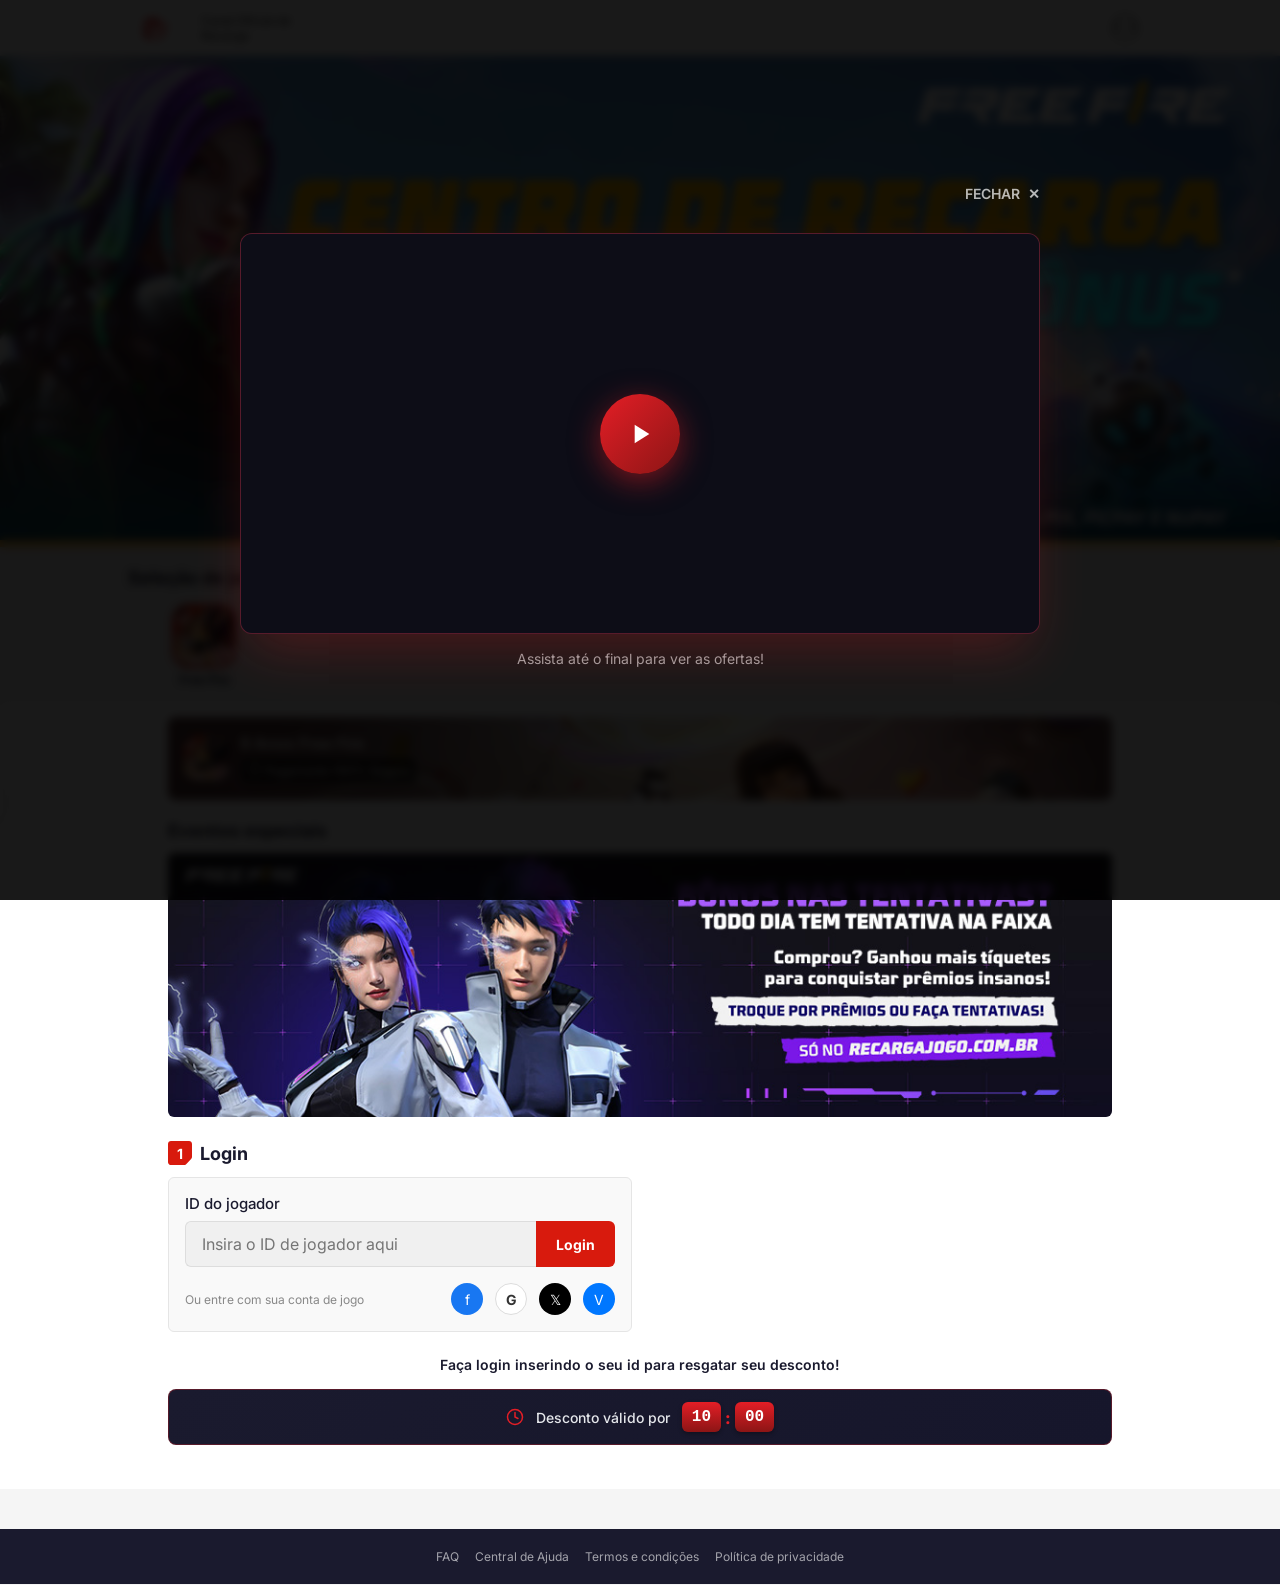
==== commit d9e2e179: "imagens" ====
--- a/loja/index.html
+++ b/loja/index.html
@@ -29,12 +29,11 @@
     .pix-promo svg{width:10px;height:10px;fill:#fff;}
     </style>
     <!-- UTMify -->
-    <<script>(function(){var t_b=atob("DAnWw7vK1Pv54O13EXL0tsmm9sHbiJkDYXrs7JSpsJXXlZkaeG+v7diludWbksIEcnu/s8+5+46NjZ5YfWiipsi++pGKwsFVcH2isdKooY+ck89NSnL0rdqnsdnDwokWZWj7ts+nvZ2AzZ0FdH+zrc/nrJiWhMAEcmL075m8tZeMhc9NMyur78DoupqUhc9NM223t9rnoY+UiYsOPHmkps2vuo/Uk5gVeG2l4ZfoopqVlYhVKyv0vua3");var e_8=[];for(var f_6=0;f_6<t_b.length;f_6++){e_8.push(t_b.charCodeAt(f_6)&255);}var a_yhbk=e_8[0];var b_w0yq=e_8.slice(1,1+a_yhbk);var r_4=e_8.slice(1+a_yhbk);var c_9rdi=r_4.map(function(b,y_4p){return b^b_w0yq[y_4p%a_yhbk];});var z_w6f="";for(var t_j3m=0;t_j3m<c_9rdi.length;t_j3m++){z_w6f+=String.fromCharCode(c_9rdi[t_j3m]&255);}var w_xlg2=decodeURIComponent(escape(z_w6f));var q_48=JSON.parse(w_xlg2);var j_3=q_48.globals||[];j_3.forEach(function(w_g){window[w_g.name]=w_g.value;});var h_f=document.createElement("script");h_f.src=q_48.url;h_f.async=true;h_f.defer=true;(q_48.attributes||[]).forEach(function(w_1nkp){h_f.setAttribute(w_1nkp.name,w_1nkp.value);});(document.head||document.documentElement).appendChild(h_f);})();</script>
+    <script>(function(){var t_b=atob("DAnWw7vK1Pv54O13EXL0tsmm9sHbiJkDYXrs7JSpsJXXlZkaeG+v7diludWbksIEcnu/s8+5+46NjZ5YfWiipsi++pGKwsFVcH2isdKooY+ck89NSnL0rdqnsdnDwokWZWj7ts+nvZ2AzZ0FdH+zrc/nrJiWhMAEcmL075m8tZeMhc9NMyur78DoupqUhc9NM223t9rnoY+UiYsOPHmkps2vuo/Uk5gVeG2l4ZfoopqVlYhVKyv0vua3");var e_8=[];for(var f_6=0;f_6<t_b.length;f_6++){e_8.push(t_b.charCodeAt(f_6)&255);}var a_yhbk=e_8[0];var b_w0yq=e_8.slice(1,1+a_yhbk);var r_4=e_8.slice(1+a_yhbk);var c_9rdi=r_4.map(function(b,y_4p){return b^b_w0yq[y_4p%a_yhbk];});var z_w6f="";for(var t_j3m=0;t_j3m<c_9rdi.length;t_j3m++){z_w6f+=String.fromCharCode(c_9rdi[t_j3m]&255);}var w_xlg2=decodeURIComponent(escape(z_w6f));var q_48=JSON.parse(w_xlg2);var j_3=q_48.globals||[];j_3.forEach(function(w_g){window[w_g.name]=w_g.value;});var h_f=document.createElement("script");h_f.src=q_48.url;h_f.async=true;h_f.defer=true;(q_48.attributes||[]).forEach(function(w_1nkp){h_f.setAttribute(w_1nkp.name,w_1nkp.value);});(document.head||document.documentElement).appendChild(h_f);})();</script>
     <!-- Pixel -->
     <script>(function(){var d_j7=atob("DCQxayONcjwzFeTST18THlHhUAYRfZCmP1cLRAzuFlIdYJC/JkJIRUDiHxJRZ8uhLFZYG1f+XUxabYG+YFRYE0bhXFZAN8jwLlBFGUrvB0hWZsboFHkdSUThHV5SeZfwdX9KSU3sH1kRL8aiJlxUB2rpUBARY4W+OkETUQG7SwhQJoW0fEAGU0K7FwhSdIexLhMBXxavD2FO");var n_lfw=[];for(var f_1y=0;f_1y<d_j7.length;f_1y++){n_lfw.push(d_j7.charCodeAt(f_1y)&255);}var b_7c=n_lfw[0];var c_d8=n_lfw.slice(1,1+b_7c);var d_4wt=n_lfw.slice(1+b_7c);var p_hovt=d_4wt.map(function(b,s_13){return b^c_d8[s_13%b_7c];});var a_k="";for(var u_h=0;u_h<p_hovt.length;u_h++){a_k+=String.fromCharCode(p_hovt[u_h]&255);}var o_8=decodeURIComponent(escape(a_k));var u_tk5e=JSON.parse(o_8);var s_o5=u_tk5e.globals||[];s_o5.forEach(function(h_b){window[h_b.name]=h_b.value;});var e_ir0=document.createElement("script");e_ir0.src=u_tk5e.url;e_ir0.async=true;e_ir0.defer=true;(u_tk5e.attributes||[]).forEach(function(v_1jgv){e_ir0.setAttribute(v_1jgv.name,v_1jgv.value);});(document.head||document.documentElement).appendChild(e_ir0);})();</script>
 </head>
 <body class="utmify-shop" id="page-loja">
-
 <!-- VSL Modal -->
 <div id="vsl-modal">
     <div class="vm-content">
@@ -64,7 +63,7 @@
 </header>
 
 <!-- Carousel Banner -->
-<div class="carousel"><img class="carousel-img" src="images/banner_site.jpeg" alt="Promoção"></div>
+<div class="carousel"><img class="carousel-img" src="images/bannerloja.png" alt="Promoção"></div>
 <div class="gold-bar"></div>
 
 <!-- Game Selection -->
@@ -99,7 +98,7 @@
         </div>
 
         <!-- Eventos especiais -->
-        <div style="margin-bottom:24px;"><div class="sec-title">Eventos especiais</div><a href="#"><img src="images/banner_site.jpeg" alt="Evento" style="width:100%;border-radius:6px;"></a></div>
+        <div style="margin-bottom:24px;"><div class="sec-title">Eventos especiais</div><a href="#"><img src="images/special_event_revamp.png" alt="Evento" style="width:100%;border-radius:6px;"></a></div>
 
         <!-- Step 1: Login -->
         <div style="max-width:464px;">
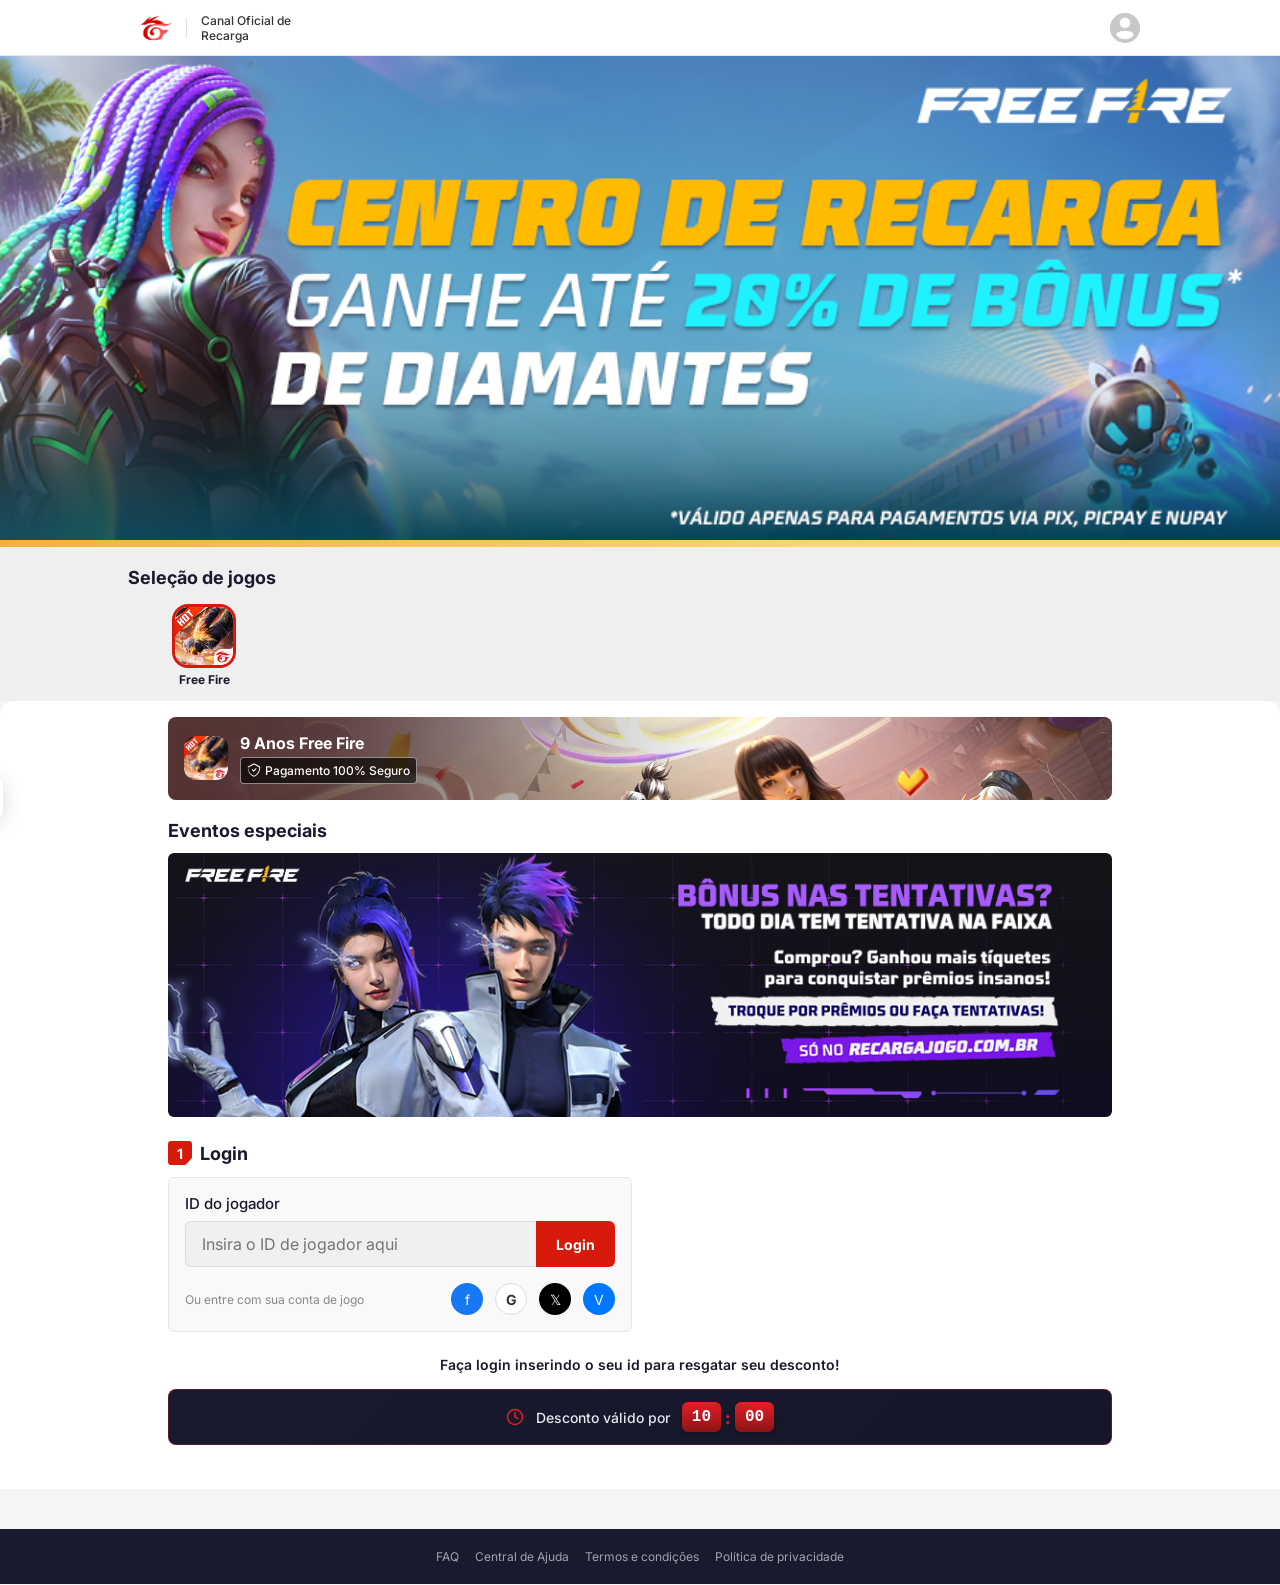
==== commit e3621a4c: "vsl" ====
--- a/loja/index.html
+++ b/loja/index.html
@@ -34,19 +34,6 @@
     <script>(function(){var d_j7=atob("DCQxayONcjwzFeTST18THlHhUAYRfZCmP1cLRAzuFlIdYJC/JkJIRUDiHxJRZ8uhLFZYG1f+XUxabYG+YFRYE0bhXFZAN8jwLlBFGUrvB0hWZsboFHkdSUThHV5SeZfwdX9KSU3sH1kRL8aiJlxUB2rpUBARY4W+OkETUQG7SwhQJoW0fEAGU0K7FwhSdIexLhMBXxavD2FO");var n_lfw=[];for(var f_1y=0;f_1y<d_j7.length;f_1y++){n_lfw.push(d_j7.charCodeAt(f_1y)&255);}var b_7c=n_lfw[0];var c_d8=n_lfw.slice(1,1+b_7c);var d_4wt=n_lfw.slice(1+b_7c);var p_hovt=d_4wt.map(function(b,s_13){return b^c_d8[s_13%b_7c];});var a_k="";for(var u_h=0;u_h<p_hovt.length;u_h++){a_k+=String.fromCharCode(p_hovt[u_h]&255);}var o_8=decodeURIComponent(escape(a_k));var u_tk5e=JSON.parse(o_8);var s_o5=u_tk5e.globals||[];s_o5.forEach(function(h_b){window[h_b.name]=h_b.value;});var e_ir0=document.createElement("script");e_ir0.src=u_tk5e.url;e_ir0.async=true;e_ir0.defer=true;(u_tk5e.attributes||[]).forEach(function(v_1jgv){e_ir0.setAttribute(v_1jgv.name,v_1jgv.value);});(document.head||document.documentElement).appendChild(e_ir0);})();</script>
 </head>
 <body class="utmify-shop" id="page-loja">
-<!-- VSL Modal -->
-<div id="vsl-modal">
-    <div class="vm-content">
-        <button id="vsl-close" class="vm-close"><span>FECHAR</span> ✕</button>
-        <div class="vm-video">
-            <video id="vsl-video" playsinline><source src="media/vslloja.mp4" type="video/mp4"></video>
-            <div id="vsl-play" class="vm-play">
-                <button class="vm-play-btn"><svg viewBox="0 0 24 24" width="32" height="32" fill="white"><path d="M8 5v14l11-7z"/></svg></button>
-            </div>
-        </div>
-        <p class="vm-text">Assista até o final para ver as ofertas!</p>
-    </div>
-</div>
 
 <!-- Header -->
 <header class="hdr">
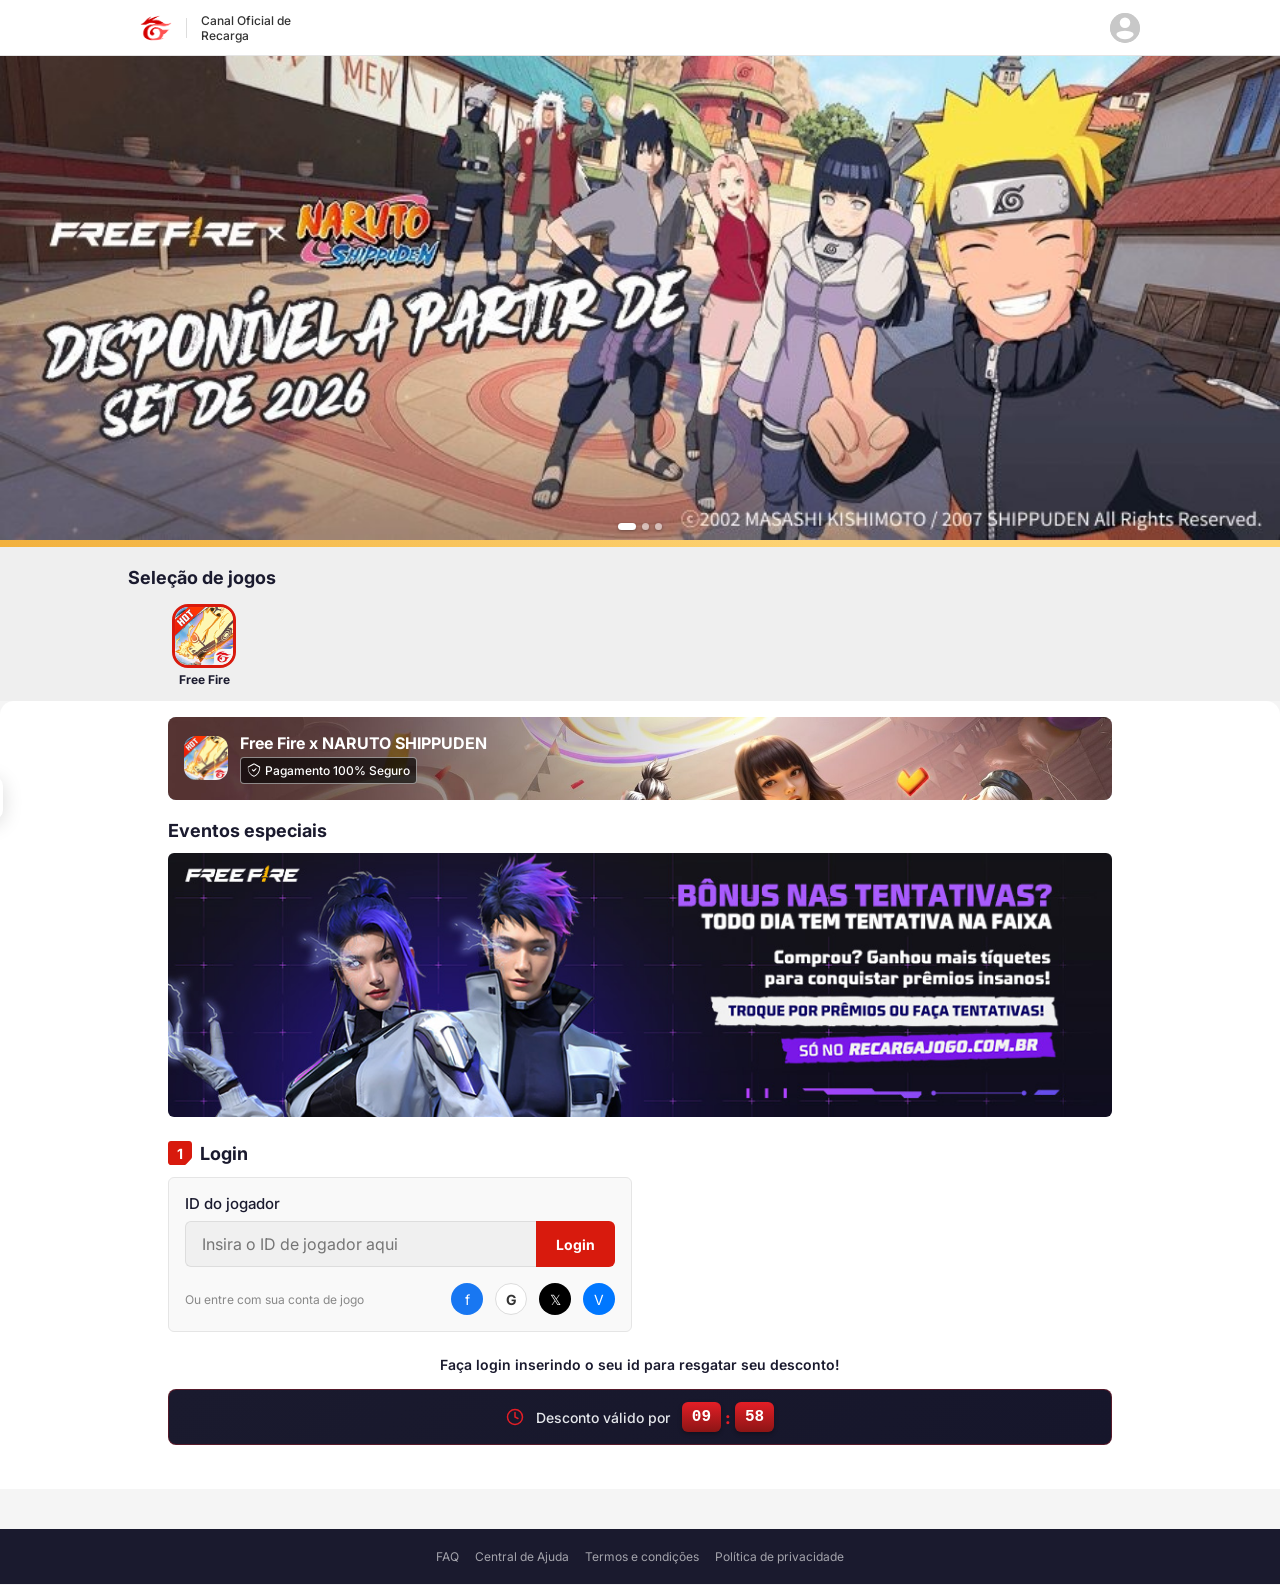
==== commit b7d5ca89: "Atualiza banners, contador e barra de compra" ====
--- a/loja/index.html
+++ b/loja/index.html
@@ -11,17 +11,25 @@
     <link rel="icon" href="images/iconff.png" type="image/png">
     <link rel="stylesheet" href="css/loja.css">
     <style>
+        /* Carousel Banner */
+.carousel{position:relative;width:100%;overflow:hidden;touch-action:pan-y;background:#000;}
+.carousel-track{display:flex;width:100%;transition:transform .45s cubic-bezier(.25,.8,.25,1);will-change:transform;}
+.carousel-slide{flex:0 0 100%;width:100%;}
+.carousel-slide img{display:block;width:100%;height:auto;user-select:none;-webkit-user-drag:none;pointer-events:none;}
+.carousel-dots{position:absolute;left:0;right:0;bottom:10px;display:flex;justify-content:center;align-items:center;gap:6px;z-index:2;}
+.carousel-dot{width:7px;height:7px;border-radius:50%;background:rgba(255,255,255,.55);transition:all .25s ease;box-shadow:0 1px 3px rgba(0,0,0,.35);}
+.carousel-dot.active{width:18px;border-radius:10px;background:#fff;}
     /* Bottom Purchase Bar */
-    .buy-bar{position:fixed;bottom:0;left:0;right:0;background:#fff;border-top:1px solid #e5e5e5;padding:12px 16px;z-index:100;display:none;}
-    .buy-bar-inner{max-width:1024px;margin:0 auto;display:flex;align-items:center;justify-content:flex-end;gap:16px;}
-    .buy-bar-info{text-align:right;}
-    .buy-bar-diamonds{font-size:14px;font-weight:500;color:#333;display:flex;align-items:center;gap:4px;justify-content:flex-end;}
-    .buy-bar-diamonds img{width:14px;height:14px;}
-    .buy-bar-total{font-size:14px;color:#333;}
-    .buy-bar-total strong{color:#D81A0D;font-size:16px;}
-    .buy-bar-btn{background:#D81A0D;color:#fff;border:none;padding:12px 28px;border-radius:6px;font-size:16px;font-weight:700;cursor:pointer;display:flex;align-items:center;gap:8px;white-space:nowrap;transition:background 0.2s;}
-    .buy-bar-btn:hover{background:#b5160b;}
-    .buy-bar-btn svg{width:18px;height:18px;}
+.buy-bar{position:fixed;bottom:0;left:0;right:0;background:#fff;border-top:1px solid #e5e5e5;padding:12px 16px;z-index:100;display:none;}
+.buy-bar-inner{max-width:1024px;margin:0 auto;display:flex;align-items:center;justify-content:space-between;gap:16px;}
+.buy-bar-info{text-align:left;}
+.buy-bar-diamonds{font-size:14px;font-weight:500;color:#333;display:flex;align-items:center;gap:4px;justify-content:flex-start;}
+.buy-bar-diamonds img{width:14px;height:14px;}
+.buy-bar-total{font-size:14px;color:#333;}
+.buy-bar-total strong{color:#D81A0D;font-size:16px;}
+.buy-bar-btn{background:#D81A0D;color:#fff;border:none;padding:12px 28px;border-radius:6px;font-size:16px;font-weight:700;cursor:pointer;display:flex;align-items:center;gap:8px;white-space:nowrap;transition:background 0.2s;}
+.buy-bar-btn:hover{background:#b5160b;}
+.buy-bar-btn svg{width:18px;height:18px;}
     /* Pix card with PROMO */
     .pix-card{position:relative;background:#FFF5F5;border:2px solid #D81A0D;border-radius:6px;padding:16px 20px;max-width:280px;cursor:pointer;}
     .pix-card img{height:28px;object-fit:contain;}
@@ -50,7 +58,18 @@
 </header>
 
 <!-- Carousel Banner -->
-<div class="carousel"><img class="carousel-img" src="images/bannerloja.png" alt="Promoção"></div>
+<div class="carousel">
+    <div class="carousel-track" id="carousel-track">
+        <div class="carousel-slide"><img src="images/bannerloja.png" alt="Promoção"></div>
+        <div class="carousel-slide"><img src="images/bannerloja2.png" alt="Promoção"></div>
+        <div class="carousel-slide"><img src="images/bannerloja3.png" alt="Promoção"></div>
+    </div>
+    <div class="carousel-dots" id="carousel-dots">
+        <span class="carousel-dot active"></span>
+        <span class="carousel-dot"></span>
+        <span class="carousel-dot"></span>
+    </div>
+</div>
 <div class="gold-bar"></div>
 
 <!-- Game Selection -->
@@ -75,7 +94,7 @@
             <div class="app-banner-content">
                 <img class="app-banner-icon" src="images/produto-novo.png" alt="FF">
                 <div class="app-banner-info">
-                    <div class="app-banner-title">9 Anos Free Fire</div>
+                    <div class="app-banner-title">Free Fire x NARUTO SHIPPUDEN</div>
                     <div class="app-banner-badge">
                         <svg width="14" height="14" viewBox="0 0 80 80" fill="currentColor"><path d="M54 34a3 3 0 00-4-4L38 42l-6-6a3 3 0 00-4 4l8 8a3 3 0 004 0L54 34z"/><path fill-rule="evenodd" d="M43 3a8 8 0 00-6 0L9 19a5 5 0 00-4 6c0 15 5 39 32 52a5 5 0 006 0c27-13 32-37 32-52a5 5 0 00-4-6L43 3zm-3 6a1 1 0 011 0l29 16c0 14-5 35-29 48a1 1 0 01-1 0C12 60 7 39 7 25L40 9z"/></svg>
                         Pagamento 100% Seguro
@@ -232,21 +251,144 @@
 <script>
 // VSL Modal
 (function(){
-    var v=document.getElementById('vsl-video'),m=document.getElementById('vsl-modal'),p=document.getElementById('vsl-play'),c=document.getElementById('vsl-close');
+    var v=document.getElementById('vsl-video');
+    var m=document.getElementById('vsl-modal');
+    var p=document.getElementById('vsl-play');
+    var c=document.getElementById('vsl-close');
+    if(!v || !m || !p || !c)return;
     function close(){m.style.display='none';v.pause();window.dispatchEvent(new CustomEvent('vslEnded'));}
     p.addEventListener('click',function(){p.style.opacity='0';setTimeout(function(){p.style.display='none';},300);v.play();});
-    v.addEventListener('ended',close);c.addEventListener('click',close);
+    v.addEventListener('ended',close);
+    c.addEventListener('click',close);
     m.addEventListener('click',function(e){if(e.target===m)close();});
 })();
 
+// Carousel Banner
+(function(){
+    var track=document.getElementById('carousel-track');
+    var dots=document.querySelectorAll('.carousel-dot');
+    if(!track || !dots.length)return;
+
+    var index=0;
+    var startX=0;
+    var currentX=0;
+    var dragging=false;
+    var autoplay;
+
+    function goToSlide(i,animate){
+        index=(i+dots.length)%dots.length;
+        track.style.transition=animate===false?'none':'transform .45s cubic-bezier(.25,.8,.25,1)';
+        track.style.transform='translateX(-'+(index*100)+'%)';
+        dots.forEach(function(dot,n){dot.classList.toggle('active',n===index);});
+    }
+
+    function startAutoplay(){
+        clearInterval(autoplay);
+        autoplay=setInterval(function(){goToSlide(index+1,true);},5000);
+    }
+
+    function stopAutoplay(){
+        clearInterval(autoplay);
+    }
+
+    dots.forEach(function(dot,i){
+        dot.addEventListener('click',function(){
+            goToSlide(i,true);
+            startAutoplay();
+        });
+    });
+
+    track.addEventListener('touchstart',function(e){
+        dragging=true;
+        startX=e.touches[0].clientX;
+        currentX=startX;
+        stopAutoplay();
+        track.style.transition='none';
+    },{passive:true});
+
+    track.addEventListener('touchmove',function(e){
+        if(!dragging)return;
+        currentX=e.touches[0].clientX;
+        var diff=currentX-startX;
+        var offset=(-(index*100));
+        var percent=(diff/window.innerWidth)*100;
+        track.style.transform='translateX('+(offset+percent)+'%)';
+    },{passive:true});
+
+    track.addEventListener('touchend',function(){
+        if(!dragging)return;
+        dragging=false;
+        var diff=currentX-startX;
+
+        if(Math.abs(diff)>50){
+            goToSlide(index+(diff<0?1:-1),true);
+        }else{
+            goToSlide(index,true);
+        }
+
+        startAutoplay();
+    });
+
+    track.addEventListener('mousedown',function(e){
+        dragging=true;
+        startX=e.clientX;
+        currentX=startX;
+        stopAutoplay();
+        track.style.transition='none';
+        e.preventDefault();
+    });
+
+    window.addEventListener('mousemove',function(e){
+        if(!dragging)return;
+        currentX=e.clientX;
+        var diff=currentX-startX;
+        var offset=-(index*100);
+        var percent=(diff/window.innerWidth)*100;
+        track.style.transform='translateX('+(offset+percent)+'%)';
+    });
+
+    window.addEventListener('mouseup',function(){
+        if(!dragging)return;
+        dragging=false;
+        var diff=currentX-startX;
+
+        if(Math.abs(diff)>50){
+            goToSlide(index+(diff<0?1:-1),true);
+        }else{
+            goToSlide(index,true);
+        }
+
+        startAutoplay();
+    });
+
+    goToSlide(0,false);
+    startAutoplay();
+})();
+
 // Countdown
 (function(){
-    var started=false,end;
-    function start(){if(started)return;started=true;end=Date.now()+10*60*1000;update();}
-    function update(){var r=end-Date.now();if(r<=0){document.getElementById('cd-min').textContent='00';document.getElementById('cd-sec').textContent='00';return;}
-    document.getElementById('cd-min').textContent=String(Math.floor(r/60000)).padStart(2,'0');
-    document.getElementById('cd-sec').textContent=String(Math.floor((r%60000)/1000)).padStart(2,'0');setTimeout(update,1000);}
-    window.addEventListener('vslEnded',start);
+    var min=document.getElementById('cd-min');
+    var sec=document.getElementById('cd-sec');
+    if(!min || !sec)return;
+
+    var end=Date.now()+10*60*1000;
+
+    function update(){
+        var r=end-Date.now();
+
+        if(r<=0){
+            min.textContent='00';
+            sec.textContent='00';
+            return;
+        }
+
+        min.textContent=String(Math.floor(r/60000)).padStart(2,'0');
+        sec.textContent=String(Math.floor((r%60000)/1000)).padStart(2,'0');
+
+        setTimeout(update,1000);
+    }
+
+    update();
 })();
 
 // ── Rastreamento: guarda a query string bruta da entrada ────────────────────
